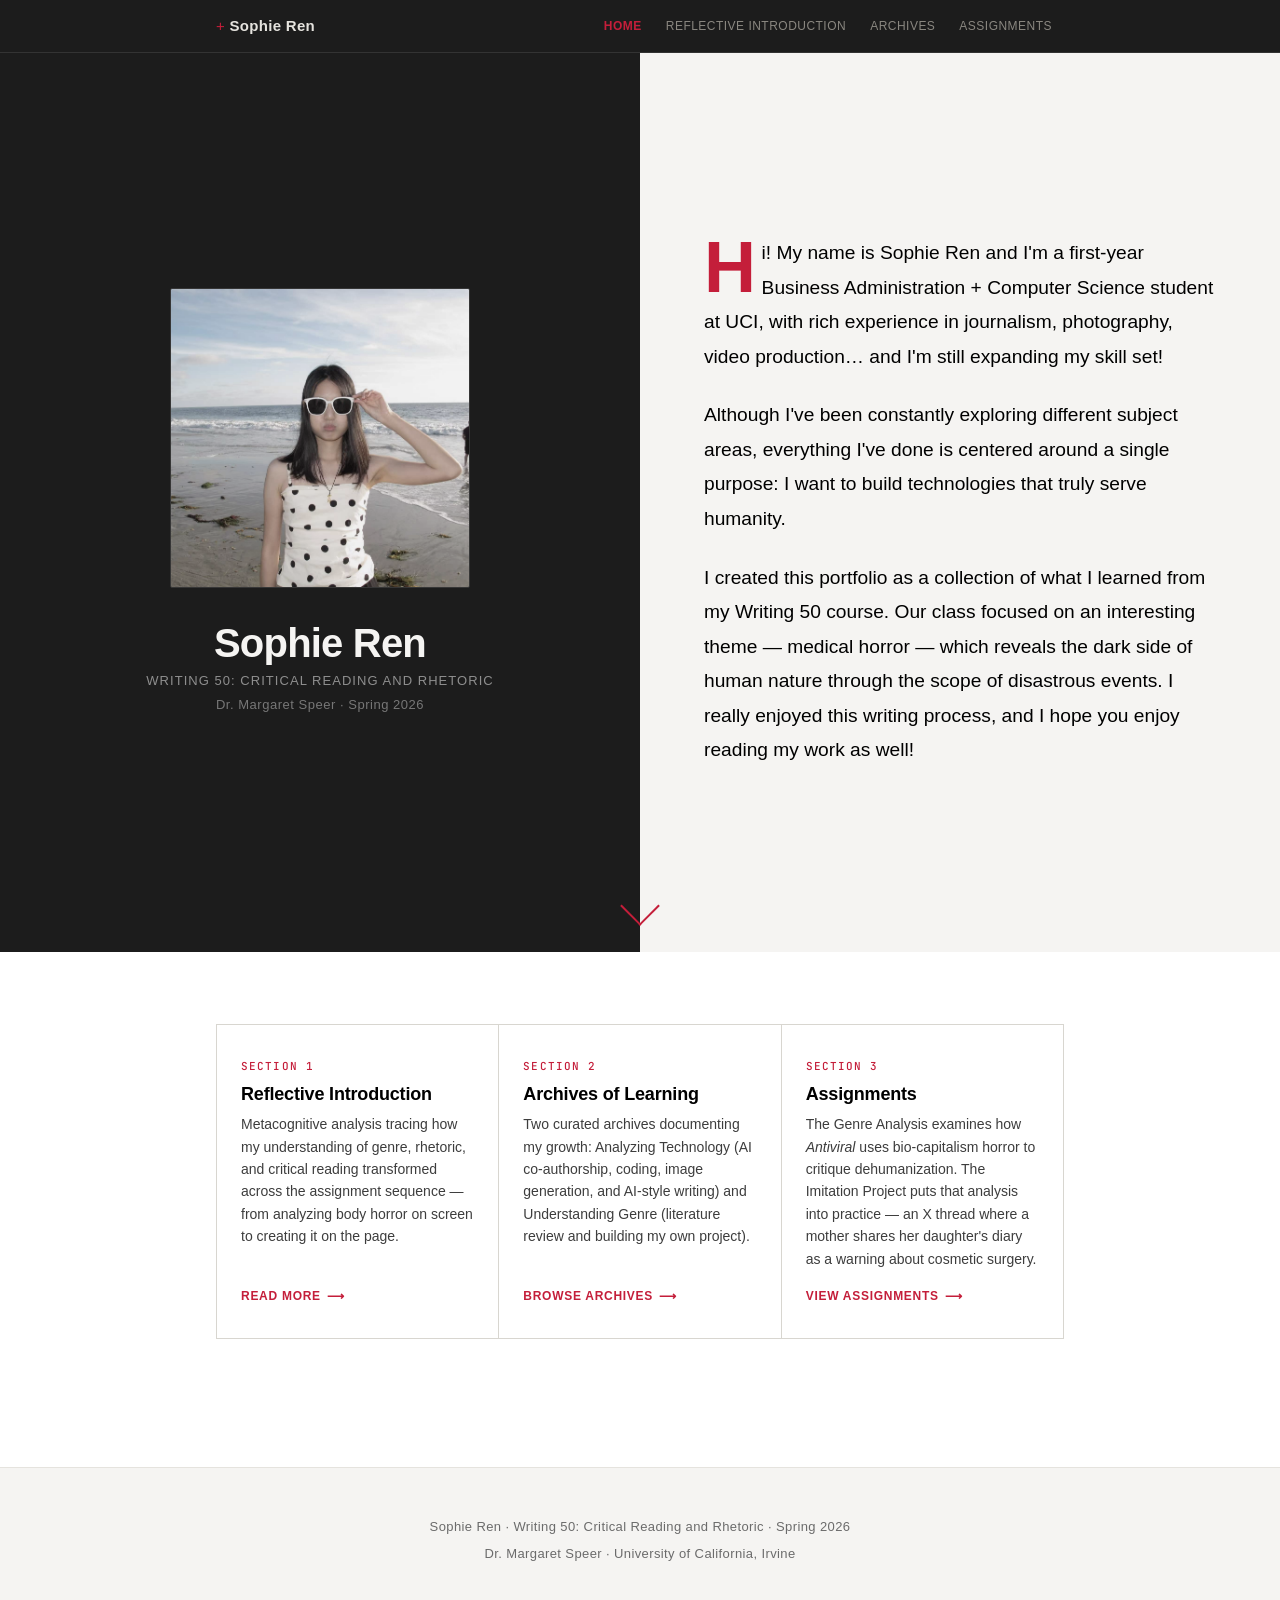
==== index.html @ f9a41681 "Writing 50 ePortfolio: reflective introduction, archives, and assignments Co-Authored-By: Claude Opu" ====
<!DOCTYPE html>
<html lang="en">
<head>
  <meta charset="UTF-8">
  <meta name="viewport" content="width=device-width, initial-scale=1.0">
  <title>Sophie Ren — Writing 50 ePortfolio</title>
  <meta name="description" content="Final ePortfolio for Writing 50: Critical Reading and Rhetoric, Spring 2026.">
  <link rel="stylesheet" href="css/portfolio.css?v=9">
</head>
<body>

<nav class="portfolio-nav">
  <div class="nav-inner">
    <a href="index.html" class="nav-brand">Sophie Ren</a>
    <button class="nav-toggle" aria-label="Toggle navigation">
      <span></span><span></span><span></span>
    </button>
    <ul class="nav-links">
      <li><a href="index.html" class="active">Home</a></li>
      <li><a href="reflective-introduction.html">Reflective Introduction</a></li>
      <li><a href="archives/index.html">Archives</a></li>
      <li><a href="assignments/index.html">Assignments</a></li>
    </ul>
  </div>
</nav>

<div class="page-wrapper">

  <section class="hero-feature">
    <div class="hero-feature-left">
      <img class="hero-feature-pfp" src="assets/images/Sophie_pfp.jpg" alt="Sophie Ren">
      <h1 class="hero-feature-name">Sophie Ren</h1>
      <div class="hero-feature-course">Writing 50: Critical Reading and Rhetoric</div>
      <div class="hero-feature-meta">Dr. Margaret Speer &middot; Spring 2026</div>
    </div>
    <div class="hero-feature-right">
      <p>
        Hi! My name is Sophie Ren and I'm a first-year Business Administration + Computer Science student at UCI, with rich experience in journalism, photography, video production&hellip; and I'm still expanding my skill set!
      </p>
      <p>
        Although I've been constantly exploring different subject areas, everything I've done is centered around a single purpose: I want to build technologies that truly serve humanity.
      </p>
      <p>
        I created this portfolio as a collection of what I learned from my Writing 50 course. Our class focused on an interesting theme — medical horror — which reveals the dark side of human nature through the scope of disastrous events. I really enjoyed this writing process, and I hope you enjoy reading my work as well!
      </p>
    </div>
  </section>

  <section class="content-container-wide">
    <div class="card-grid reveal-stagger">

      <a href="reflective-introduction.html" class="card reveal">
        <span class="card-number">Section 1</span>
        <h3>Reflective Introduction</h3>
        <p>Metacognitive analysis tracing how my understanding of genre, rhetoric, and critical reading transformed across the assignment sequence — from analyzing body horror on screen to creating it on the page.</p>
        <span class="card-link-text">Read more</span>
      </a>

      <a href="archives/index.html" class="card reveal">
        <span class="card-number">Section 2</span>
        <h3>Archives of Learning</h3>
        <p>Two curated archives documenting my growth: Analyzing Technology (AI co-authorship, coding, image generation, and AI-style writing) and Understanding Genre (literature review and building my own project).</p>
        <span class="card-link-text">Browse archives</span>
      </a>

      <a href="assignments/index.html" class="card reveal">
        <span class="card-number">Section 3</span>
        <h3>Assignments</h3>
        <p>The Genre Analysis examines how <em>Antiviral</em> uses bio-capitalism horror to critique dehumanization. The Imitation Project puts that analysis into practice — an X thread where a mother shares her daughter's diary as a warning about cosmetic surgery.</p>
        <span class="card-link-text">View assignments</span>
      </a>

    </div>
  </section>

  <footer class="portfolio-footer reveal">
    <p>Sophie Ren &middot; Writing 50: Critical Reading and Rhetoric &middot; Spring 2026</p>
    <p>Dr. Margaret Speer &middot; University of California, Irvine</p>
  </footer>

</div>

<script src="js/portfolio.js?v=9"></script>
</body>
</html>
---- css/portfolio.css ----
/* ==========================================================================
   Writing 50 ePortfolio — Design System
   Theme: Medical Horror
   Inspired by Morandi color theory, clinical aesthetics, and the body horror
   of Antiviral & the Imitation Project.
   Sophie Ren | Dr. Margaret Speer | Spring 2026
   ========================================================================== */

/* ----- Google Fonts ----- */
@import url('https://fonts.googleapis.com/css2?family=JetBrains+Mono:ital,wght@0,400;0,500;1,400&display=swap');

/* ==========================================================================
   Custom Properties — Medical Horror Palette
   ========================================================================== */
:root {
  /* Clean white base */
  --color-bg: #FFFFFF;
  --color-bg-alt: #F5F4F2;

  /* Surgical steel blacks */
  --color-text: #000000;
  --color-text-muted: #3D3D3D;
  --color-text-light: #6B6B6B;

  /* Dark medical equipment */
  --color-primary: #000000;
  --color-primary-hover: #000000;

  /* Desaturated surgical green — Morandi sage */
  --color-secondary: #7D8A7D;
  --color-secondary-hover: #5C6A5C;

  /* Blood red — the only vibrant element. Like Hannah's red lip in Antiviral. */
  --color-accent: #C41E3A;
  --color-accent-hover: #9B0E28;
  --color-accent-glow: rgba(196, 30, 58, 0.12);

  /* Thin clinical borders */
  --color-border: #D8D6D0;
  --color-border-light: #E5E3DE;

  /* Sterile white cards */
  --color-card-bg: #FFFFFF;
  --color-card-shadow: rgba(0, 0, 0, 0.04);

  /* Frosted nav */
  --color-nav-bg: rgba(255, 255, 255, 0.94);

  /* Fonts */
  --font-body: Calibri, 'Carlito', 'Segoe UI', -apple-system, sans-serif;
  --font-heading: Calibri, 'Carlito', 'Segoe UI', -apple-system, sans-serif;
  --font-mono: 'JetBrains Mono', 'SF Mono', 'Fira Code', 'Courier New', monospace;

  /* Layout */
  --max-width: 70%;
  --max-width-wide: 70%;

  /* Spacing */
  --space-xs: 0.25rem;
  --space-sm: 0.5rem;
  --space-md: 1rem;
  --space-lg: 1.5rem;
  --space-xl: 2rem;
  --space-2xl: 3rem;
  --space-3xl: 4rem;

  /* Sharper, more clinical radii */
  --radius-sm: 2px;
  --radius-md: 4px;
  --radius-lg: 8px;

  /* Subtler shadows — clinical lighting */
  --shadow-sm: 0 1px 2px rgba(0, 0, 0, 0.04);
  --shadow-md: 0 2px 8px rgba(0, 0, 0, 0.06);
  --shadow-lg: 0 4px 16px rgba(0, 0, 0, 0.08);

  /* Transitions */
  --transition-fast: 0.15s ease;
  --transition-base: 0.25s ease;
  --transition-slow: 0.5s ease;
}

/* ==========================================================================
   Reset & Base
   ========================================================================== */
*, *::before, *::after {
  box-sizing: border-box;
  margin: 0;
  padding: 0;
}

html {
  scroll-behavior: smooth;
  -webkit-text-size-adjust: 100%;
}

body {
  font-family: var(--font-body);
  font-size: 1.25rem;
  font-weight: 500;
  line-height: 1.7;
  color: var(--color-text);
  background: var(--color-bg);
  min-height: 100vh;
  -webkit-font-smoothing: antialiased;
  -moz-osx-font-smoothing: grayscale;
}

/* Subtle background texture — like faintly aged medical paper */
body::before {
  content: '';
  position: fixed;
  top: 0; left: 0; right: 0; bottom: 0;
  background-image:
    radial-gradient(ellipse at 20% 50%, rgba(196, 30, 58, 0.015) 0%, transparent 50%),
    radial-gradient(ellipse at 80% 20%, rgba(125, 138, 125, 0.015) 0%, transparent 50%);
  pointer-events: none;
  z-index: -1;
}

/* ==========================================================================
   Typography
   ========================================================================== */
h1, h2, h3, h4, h5, h6 {
  font-family: var(--font-heading);
  font-weight: 700;
  line-height: 1.2;
  color: var(--color-primary);
  margin-bottom: var(--space-md);
  letter-spacing: -0.01em;
}

h1 { font-size: 2.75rem; letter-spacing: -0.025em; margin-bottom: var(--space-lg); }
h2 { font-size: 2rem; letter-spacing: -0.015em; margin-top: var(--space-2xl); }
h3 { font-size: 1.5rem; margin-top: var(--space-xl); }
h4 { font-size: 1.25rem; margin-top: var(--space-lg); }

p { margin-bottom: var(--space-md); }

a {
  color: var(--color-accent);
  text-decoration: none;
  transition: color var(--transition-fast), background var(--transition-fast);
}
a:hover {
  color: var(--color-accent-hover);
  text-decoration: underline;
  text-decoration-color: var(--color-accent);
  text-underline-offset: 0.2em;
}

strong, b {
  font-weight: 600;
  color: var(--color-primary);
}

em, i { font-style: italic; }

/* Blockquote — clinical observation note style */
blockquote {
  margin: var(--space-lg) 0;
  padding: var(--space-md) var(--space-lg);
  border-left: 2px solid var(--color-accent);
  background: var(--color-bg-alt);
  border-radius: 0 var(--radius-sm) var(--radius-sm) 0;
  font-style: italic;
  color: var(--color-text-muted);
  font-size: 0.9375rem;
}
blockquote p:last-child { margin-bottom: 0; }

cite {
  display: block;
  font-family: var(--font-heading);
  font-size: 0.8125rem;
  font-style: normal;
  color: var(--color-text-light);
  margin-top: var(--space-sm);
  letter-spacing: 0.02em;
}

/* Lists with medical cross markers */
ul {
  margin: var(--space-md) 0;
  padding-left: 0;
  list-style: none;
}
ul li {
  padding-left: 1.5rem;
  margin-bottom: var(--space-sm);
  position: relative;
}
ul li::before {
  content: '+';
  position: absolute;
  left: 0;
  color: var(--color-accent);
  font-family: var(--font-heading);
  font-weight: 400;
  font-size: 0.875rem;
}

ol {
  margin: var(--space-md) 0;
  padding-left: var(--space-xl);
}
ol li { margin-bottom: var(--space-sm); }

/* EKG-style horizontal rule */
hr {
  border: none;
  height: 1px;
  background: var(--color-border);
  margin: var(--space-2xl) 0;
  position: relative;
}
hr::after {
  content: '';
  position: absolute;
  left: 50%;
  top: 50%;
  transform: translate(-50%, -50%);
  width: 40px;
  height: 1px;
  background: var(--color-accent);
}

code {
  font-family: var(--font-mono);
  font-size: 0.8125em;
  background: var(--color-bg-alt);
  padding: 0.125em 0.375em;
  border-radius: 2px;
  color: var(--color-text-muted);
}

/* ==========================================================================
   Navigation Bar — Dark Surgical Steel
   ========================================================================== */
.portfolio-nav {
  position: fixed;
  top: 0; left: 0; right: 0;
  background: #1C1C1C;
  border-bottom: 1px solid #333;
  z-index: 100;
  font-family: var(--font-heading);
}

.nav-inner {
  max-width: var(--max-width-wide);
  margin: 0 auto;
  display: flex;
  align-items: center;
  justify-content: space-between;
  padding: 0 var(--space-lg);
  height: 3.25rem;
}

.nav-brand {
  font-weight: 700;
  font-size: 0.9375rem;
  color: #E5E3DE;
  text-decoration: none;
  white-space: nowrap;
  letter-spacing: 0.02em;
}
.nav-brand::before {
  content: '+ ';
  color: var(--color-accent);
  font-weight: 400;
}
.nav-brand:hover {
  text-decoration: none;
  color: #FFFFFF;
}

.nav-links {
  display: flex;
  align-items: center;
  gap: 0;
  list-style: none;
  margin: 0;
  padding: 0;
}
.nav-links li { padding: 0; margin: 0; }
.nav-links li::before { display: none; }

.nav-links a {
  display: block;
  padding: 0.375rem 0.75rem;
  font-size: 0.75rem;
  font-weight: 500;
  color: #8A8780;
  text-decoration: none;
  border-radius: var(--radius-sm);
  transition: color var(--transition-fast), background var(--transition-fast);
  white-space: nowrap;
  letter-spacing: 0.04em;
  text-transform: uppercase;
}
.nav-links a:hover {
  color: #E5E3DE;
  background: rgba(255, 255, 255, 0.06);
  text-decoration: none;
}
.nav-links a.active {
  color: var(--color-accent);
  font-weight: 600;
}

/* Hamburger toggle */
.nav-toggle {
  display: none;
  flex-direction: column;
  justify-content: center;
  align-items: center;
  width: 2.5rem;
  height: 2.5rem;
  background: none;
  border: 1px solid #444;
  cursor: pointer;
  padding: 0.5rem;
  gap: 5px;
  border-radius: var(--radius-sm);
  transition: border-color var(--transition-fast);
}
.nav-toggle:hover { border-color: #888; }
.nav-toggle span {
  display: block;
  width: 18px;
  height: 1.5px;
  background: #8A8780;
  border-radius: 1px;
  transition: transform var(--transition-base), opacity var(--transition-base);
}
.nav-toggle.open span:nth-child(1) { transform: translateY(6px) rotate(45deg); background: var(--color-accent); }
.nav-toggle.open span:nth-child(2) { opacity: 0; }
.nav-toggle.open span:nth-child(3) { transform: translateY(-6px) rotate(-45deg); background: var(--color-accent); }

/* ==========================================================================
   Layout
   ========================================================================== */
.page-wrapper { padding-top: 3.25rem; }

.content-container {
  max-width: var(--max-width);
  margin: 0 auto;
  padding: var(--space-2xl) var(--space-lg) var(--space-3xl);
}

.content-container-wide {
  max-width: var(--max-width-wide);
  margin: 0 auto;
  padding: var(--space-2xl) var(--space-lg) var(--space-3xl);
}

/* ==========================================================================
   Landing Page — NYT-Style Feature Hero (Split Panel)
   ========================================================================== */
.hero-feature {
  display: grid;
  grid-template-columns: 1fr 1fr;
  height: 100vh;
  margin: 0;
  padding: 0;
  position: relative;
  overflow: hidden;
}

/* Fade-out at bottom of each panel — subtle blend into page below */
.hero-feature-left::after,
.hero-feature-right::after {
  content: '';
  position: absolute;
  bottom: 0;
  left: 0;
  right: 0;
  height: 80px;
  pointer-events: none;
  z-index: 2;
}
.hero-feature-left::after {
  background: linear-gradient(to bottom, rgba(28,28,28,0) 0%, rgba(28,28,28,0.6) 100%);
}
.hero-feature-right::after {
  background: linear-gradient(to bottom, rgba(245,244,242,0) 0%, rgba(245,244,242,0.6) 100%);
}

/* Scroll-down arrow indicator */
.hero-feature::before {
  content: '';
  position: absolute;
  bottom: 32px;
  left: 50%;
  z-index: 3;
  width: 28px;
  height: 28px;
  border-right: 2px solid var(--color-accent);
  border-bottom: 2px solid var(--color-accent);
  transform: translateX(-50%) rotate(45deg);
  animation: scroll-arrow 2s ease-in-out infinite;
}
@keyframes scroll-arrow {
  0%, 100% { opacity: 0.35; transform: translateX(-50%) rotate(45deg) translateY(0); }
  50% { opacity: 1; transform: translateX(-50%) rotate(45deg) translateY(8px); }
}

/* Left column — dark panel: portrait + identity */
.hero-feature-left {
  background: #1C1C1C;
  display: flex;
  flex-direction: column;
  align-items: center;
  justify-content: center;
  text-align: center;
  padding: var(--space-3xl) var(--space-xl);
  position: relative;
}

.hero-feature-pfp {
  display: block;
  width: 300px;
  height: 300px;
  border-radius: var(--radius-sm);
  object-fit: cover;
  margin-bottom: var(--space-xl);
  filter: grayscale(0.3) brightness(0.95);
  transition: filter var(--transition-slow);
  border: 1px solid rgba(255, 255, 255, 0.12);
}
.hero-feature-pfp:hover {
  filter: grayscale(0) brightness(1);
}

.hero-feature-name {
  font-size: 2.5rem;
  font-weight: 700;
  letter-spacing: -0.02em;
  margin-bottom: var(--space-xs);
  color: #F5F4F2;
  line-height: 1.15;
}

.hero-feature-course {
  font-family: var(--font-heading);
  font-size: 0.8125rem;
  font-weight: 500;
  color: rgba(255, 255, 255, 0.5);
  margin-bottom: 0.15rem;
  letter-spacing: 0.08em;
  text-transform: uppercase;
}

.hero-feature-meta {
  font-family: var(--font-heading);
  font-size: 0.8125rem;
  color: rgba(255, 255, 255, 0.4);
  letter-spacing: 0.04em;
}

/* Right column — intro text on warm paper */
.hero-feature-right {
  background: var(--color-bg-alt);
  display: flex;
  flex-direction: column;
  justify-content: center;
  padding: var(--space-3xl) var(--space-3xl);
  position: relative;
}

.hero-feature-right p {
  font-size: 1.2rem;
  line-height: 1.8;
  color: var(--color-text);
  margin-bottom: var(--space-lg);
  max-width: 560px;
}
.hero-feature-right p:first-child::first-letter {
  float: left;
  font-family: var(--font-heading);
  font-size: 4.5rem;
  font-weight: 700;
  line-height: 0.8;
  color: var(--color-accent);
  padding-right: 0.35rem;
  padding-top: 0.18rem;
}
.hero-feature-right p:last-child {
  margin-bottom: 0;
}

/* ==========================================================================
   Scroll Reveal — fade up into view (NYT style)
   ========================================================================== */
.reveal {
  opacity: 0;
  transform: translateY(48px);
  transition: opacity 0.75s ease-out, transform 0.75s ease-out;
}
.reveal.revealed {
  opacity: 1;
  transform: translateY(0);
}

/* Stagger within a container */
.reveal-stagger > .reveal:nth-child(1) { transition-delay: 0s; }
.reveal-stagger > .reveal:nth-child(2) { transition-delay: 0.12s; }
.reveal-stagger > .reveal:nth-child(3) { transition-delay: 0.24s; }
.reveal-stagger > .reveal:nth-child(4) { transition-delay: 0.36s; }
.reveal-stagger > .reveal:nth-child(5) { transition-delay: 0.48s; }
.reveal-stagger > .reveal:nth-child(6) { transition-delay: 0.60s; }

/* ==========================================================================
   Card Grid (Landing Page) — Clinical Specimen Cards
   ========================================================================== */
.card-grid {
  display: grid;
  grid-template-columns: repeat(3, 1fr);
  gap: 1px;
  margin-top: var(--space-lg);
  background: var(--color-border);
  border: 1px solid var(--color-border);
}

.card {
  background: var(--color-card-bg);
  padding: var(--space-xl) var(--space-lg);
  text-decoration: none;
  color: var(--color-text);
  transition: background var(--transition-base), box-shadow var(--transition-base);
  display: flex;
  flex-direction: column;
  position: relative;
}
.card:hover {
  background: #FFF;
  box-shadow: inset 0 0 0 1px var(--color-accent);
  text-decoration: none;
  color: var(--color-text);
  z-index: 1;
}

.card-number {
  font-family: var(--font-mono);
  font-size: 0.6875rem;
  font-weight: 500;
  text-transform: uppercase;
  letter-spacing: 0.1em;
  color: var(--color-accent);
  margin-bottom: var(--space-sm);
}

.card h3 {
  font-size: 1.125rem;
  margin: 0 0 var(--space-sm) 0;
  color: var(--color-primary);
  font-weight: 600;
}

.card p {
  font-size: 0.875rem;
  color: var(--color-text-muted);
  line-height: 1.6;
  margin: 0;
  flex: 1;
}

.card .card-link-text {
  font-family: var(--font-heading);
  font-size: 0.75rem;
  font-weight: 600;
  color: var(--color-accent);
  margin-top: var(--space-md);
  display: inline-flex;
  align-items: center;
  gap: 0.375rem;
  text-transform: uppercase;
  letter-spacing: 0.06em;
}

.card .card-link-text::after {
  content: '⟶';
  transition: transform var(--transition-fast);
}
.card:hover .card-link-text::after {
  transform: translateX(3px);
}

/* ==========================================================================
   Page Title Area
   ========================================================================== */
.page-title-area {
  text-align: center;
  margin-bottom: var(--space-3xl);
  padding-bottom: var(--space-xl);
}

.page-title-area .section-label {
  font-family: var(--font-mono);
  font-size: 0.875rem;
  font-weight: 500;
  text-transform: uppercase;
  letter-spacing: 0.12em;
  color: var(--color-accent);
  margin-bottom: var(--space-sm);
}

.page-title-area h1 {
  font-size: 3.25rem;
  font-weight: 700;
  letter-spacing: -0.03em;
  margin-bottom: var(--space-sm);
  color: var(--color-primary);
}

.page-title-area .title-divider {
  display: flex;
  align-items: center;
  justify-content: center;
  gap: 0.75rem;
  margin: var(--space-lg) auto;
}

.page-title-area .title-divider::before,
.page-title-area .title-divider::after {
  content: '';
  width: 48px;
  height: 1px;
  background: var(--color-border);
}

.page-title-area .title-divider .cross {
  position: relative;
  width: 10px;
  height: 10px;
}

.page-title-area .title-divider .cross::before,
.page-title-area .title-divider .cross::after {
  content: '';
  position: absolute;
  background: var(--color-accent);
}

.page-title-area .title-divider .cross::before {
  width: 100%;
  height: 1.5px;
  top: 50%;
  transform: translateY(-50%);
}

.page-title-area .title-divider .cross::after {
  width: 1.5px;
  height: 100%;
  left: 50%;
  transform: translateX(-50%);
}

.page-byline {
  font-family: var(--font-heading);
  font-size: 0.9375rem;
  color: var(--color-text-muted);
  letter-spacing: 0.02em;
}

.page-byline span {
  color: var(--color-text-light);
}

.page-title-area .title-tagline {
  font-size: 1rem;
  font-style: italic;
  color: var(--color-text-muted);
  max-width: 460px;
  margin: var(--space-md) auto 0;
  line-height: 1.6;
}

.header-illustration {
  max-width: 400px;
  margin: var(--space-xl) auto 0;
}

.header-illustration svg {
  width: 100%;
  height: auto;
  display: block;
}

/* ==========================================================================
   Essay/Content Styling
   ========================================================================== */
.essay-body h2 {
  font-size: 2rem;
  margin-top: var(--space-3xl);
  padding-top: var(--space-xl);
  border-top: 1px solid var(--color-border);
  font-weight: 700;
}

.essay-body h3 { font-size: 1.125rem; }

.essay-body p {
  text-align: justify;
  hyphens: auto;
}

/* Pull quote — like a medical chart annotation */
.pull-quote {
  float: right;
  width: 240px;
  margin: var(--space-md) 0 var(--space-md) var(--space-lg);
  padding: var(--space-md) var(--space-lg);
  font-family: var(--font-heading);
  font-size: 1rem;
  font-weight: 600;
  line-height: 1.45;
  color: var(--color-accent);
  border-left: 2px solid var(--color-accent);
  background: var(--color-bg-alt);
  border-radius: 0 var(--radius-sm) var(--radius-sm) 0;
  font-style: italic;
}

/* Side image — floats beside text like a pull quote */
.side-image {
  float: right;
  width: 340px;
  margin: var(--space-md) 0 var(--space-md) var(--space-lg);
  padding: var(--space-md);
}

.side-image img {
  width: 100%;
  display: block;
  filter: saturate(0.85);
  transition: filter var(--transition-slow);
}

.side-image img:hover {
  filter: saturate(1);
}

.side-image figcaption {
  margin-top: var(--space-xs);
  font-size: 0.6875rem;
}

/* ==========================================================================
   Figures & Images — Specimen Display
   ========================================================================== */
figure {
  margin: var(--space-xl) 0;
}

figure img {
  width: 100%;
  border-radius: var(--radius-sm);
  border: 1px solid var(--color-border);
  display: block;
  filter: saturate(0.85);
  transition: filter var(--transition-slow);
}
figure img:hover {
  filter: saturate(1);
}

figcaption {
  font-family: var(--font-heading);
  font-size: 0.8125rem;
  color: var(--color-text-light);
  margin-top: var(--space-sm);
  text-align: center;
  line-height: 1.5;
  letter-spacing: 0.02em;
}

.figure-small-caption {
  max-width: 70%;
  margin-left: auto;
  margin-right: auto;
}

.figure-small-caption img {
  width: 100%;
}

/* Sidenote — like a margin note */
.sidenote {
  background: var(--color-bg-alt);
  padding: var(--space-md) var(--space-lg);
  margin: var(--space-lg) 0;
  font-family: var(--font-heading);
  font-size: 0.875rem;
  color: var(--color-text-muted);
  line-height: 1.5;
}

.sidenote a {
  color: var(--color-accent);
  text-decoration: none;
}

.sidenote a:hover {
  text-decoration: underline;
}


/* Side-by-side comparison — before/after specimen slides */
.comparison-widget {
  background: var(--color-card-bg);
  margin: var(--space-xl) 0;
  overflow: hidden;
}

.comparison-widget-header {
  font-family: var(--font-mono);
  font-size: 0.6875rem;
  font-weight: 500;
  text-transform: uppercase;
  letter-spacing: 0.1em;
  color: var(--color-accent);
  padding: var(--space-md) var(--space-lg);
  background: var(--color-bg-alt);
}

.comparison-widget-body {
  display: grid;
  grid-template-columns: 1fr 1fr;
}

.comparison-widget-body figure {
  margin: 0;
  padding: var(--space-lg);
}

.comparison-widget-body figure img {
  width: 100%;
  display: block;
  filter: saturate(0.85);
  transition: filter var(--transition-slow);
}

.comparison-widget-body figure img:hover {
  filter: saturate(1);
}

.comparison-widget-body figcaption {
  margin-top: var(--space-sm);
}

@media (max-width: 768px) {
  .comparison-widget-body {
    grid-template-columns: 1fr;
  }
}

/* ==========================================================================
   Works Cited — Clinical Reference List
   ========================================================================== */
.works-cited {
  margin-top: var(--space-3xl);
  padding-top: var(--space-xl);
  border-top: 1px solid var(--color-border);
}

.works-cited h2 {
  font-size: 1.25rem;
  margin-top: 0;
  margin-bottom: var(--space-lg);
  text-align: center;
  font-weight: 600;
  letter-spacing: 0.04em;
  text-transform: uppercase;
}

.works-cited .citation-entry {
  padding-left: 2rem;
  text-indent: -2rem;
  margin-bottom: var(--space-md);
  font-size: 0.875rem;
  line-height: 1.6;
  color: var(--color-text);
}

/* ==========================================================================
   Callout / Clinical Observation Notes
   ========================================================================== */
.callout {
  background: #F9F7F3;
  border: 1px solid #D8D3C5;
  border-left: 2px solid #A89870;
  border-radius: 0 var(--radius-sm) var(--radius-sm) 0;
  padding: var(--space-lg);
  margin-bottom: var(--space-xl);
  font-family: var(--font-heading);
  font-size: 0.875rem;
  color: #5C5540;
  line-height: 1.6;
}
.callout strong { color: #4A4028; }
.callout ol, .callout ul { margin: var(--space-sm) 0 0 0; padding-left: var(--space-lg); }
.callout li { margin-bottom: var(--space-xs); }
.callout a { color: var(--color-accent); }

/* ==========================================================================
   Archive-Specific Styles — Specimen Collection
   ========================================================================== */
.archive-topic-grid {
  display: grid;
  grid-template-columns: repeat(2, 1fr);
  gap: 1px;
  margin-top: var(--space-xl);
  background: var(--color-border);
  border: 1px solid var(--color-border);
}

.archive-topic-card {
  background: var(--color-card-bg);
  padding: var(--space-xl);
  transition: background var(--transition-base);
}
.archive-topic-card:hover { background: #FFF; }

.archive-topic-card h3 {
  margin: 0 0 var(--space-sm) 0;
  font-size: 1.0625rem;
  font-weight: 600;
}

.archive-topic-card p {
  font-size: 0.875rem;
  color: var(--color-text-muted);
  margin: 0 0 var(--space-md) 0;
}

.archive-topic-card .topic-status {
  display: inline-block;
  font-family: var(--font-mono);
  font-size: 0.6875rem;
  font-weight: 500;
  text-transform: uppercase;
  letter-spacing: 0.08em;
  padding: 0.25rem 0.5rem;
  border-radius: 2px;
  background: var(--color-bg-alt);
  color: var(--color-text-muted);
  border: 1px solid var(--color-border);
}

/* Artifact entry — specimen slide */
.artifact {
  margin-bottom: var(--space-2xl);
  padding-bottom: var(--space-xl);
  border-bottom: 1px solid var(--color-border-light);
}
.artifact:last-child { border-bottom: none; }

.artifact h3 {
  font-size: 1.125rem;
  margin-top: 0;
  margin-bottom: var(--space-sm);
  color: var(--color-primary);
}

.artifact-display {
  background: var(--color-bg-alt);
  border: 1px solid var(--color-border);
  border-radius: var(--radius-sm);
  padding: var(--space-lg);
  margin: var(--space-md) 0;
  overflow-x: auto;
}
.artifact-display img {
  max-width: 100%;
  border-radius: 2px;
  display: block;
  filter: saturate(0.85);
}
.artifact-display pre {
  font-family: var(--font-body);
  font-size: 0.875rem;
  line-height: 1.7;
  white-space: pre-wrap;
  color: var(--color-text);
}

.artifact-display-caption {
  font-size: 0.8125rem;
  color: var(--color-text-muted);
  line-height: 1.5;
  margin-top: var(--space-sm);
}

.artifact-caption {
  font-size: 1.125rem;
  color: var(--color-text-muted);
  line-height: 1.7;
  margin-top: var(--space-sm);
}

.artifact-label {
  font-family: var(--font-mono);
  font-size: 0.6875rem;
  font-weight: 500;
  text-transform: uppercase;
  letter-spacing: 0.1em;
  color: var(--color-accent);
  margin-bottom: var(--space-xs);
}

/* ==========================================================================
   Template Placeholder — Sterile Note
   ========================================================================== */
.template-placeholder {
  background: #FBFAF6;
  border: 1px dashed #C8C4B8;
  border-radius: var(--radius-sm);
  padding: var(--space-lg);
  margin-bottom: var(--space-lg);
  font-family: var(--font-heading);
  font-size: 0.8125rem;
  color: #8A8060;
  text-align: center;
  letter-spacing: 0.02em;
}

/* ==========================================================================
   Footer
   ========================================================================== */
.portfolio-footer {
  text-align: center;
  padding: var(--space-2xl) var(--space-lg);
  border-top: 1px solid var(--color-border-light);
  font-family: var(--font-heading);
  font-size: 0.8125rem;
  color: var(--color-text-light);
  margin-top: var(--space-3xl);
  letter-spacing: 0.03em;
  background: var(--color-bg-alt);
}
.portfolio-footer p { margin-bottom: var(--space-xs); }

/* ==========================================================================
   Responsive — Tablet (≤1024px)
   ========================================================================== */
@media (max-width: 1024px) {
  .card-grid,
  .archive-topic-grid {
    grid-template-columns: 1fr;
  }

  .pull-quote {
    float: none;
    width: 100%;
    margin: var(--space-lg) 0;
  }

  .nav-links a {
    font-size: 0.6875rem;
    padding: 0.375rem 0.5rem;
  }
}

/* ==========================================================================
   Responsive — Mobile (≤768px)
   ========================================================================== */
@media (max-width: 768px) {
  :root { --max-width: 100%; }

  body { font-size: 1rem; }
  h1 { font-size: 1.75rem; }
  h2 { font-size: 1.375rem; }
  h3 { font-size: 1.125rem; }

  .hero-feature {
    grid-template-columns: 1fr;
    height: auto;
    min-height: 100vh;
  }
  .hero-feature-left {
    padding: var(--space-2xl) var(--space-lg);
  }
  .hero-feature-right {
    padding: var(--space-2xl) var(--space-lg);
  }
  .hero-feature-pfp {
    width: 200px;
    height: 200px;
  }
  .hero-feature-name { font-size: 2rem; }
  .hero-feature-right p {
    font-size: 1.05rem;
    max-width: 100%;
  }

  .nav-toggle { display: flex; }

  .nav-links {
    position: fixed;
    top: 3.25rem; left: 0; right: 0; bottom: 0;
    background: #1A1A1A;
    flex-direction: column;
    align-items: stretch;
    padding: var(--space-md);
    gap: 0;
    transform: translateX(100%);
    transition: transform var(--transition-base);
    overflow-y: auto;
    z-index: 99;
  }
  .nav-links.open { transform: translateX(0); }
  .nav-links a {
    padding: var(--space-md);
    font-size: 0.875rem;
    border-radius: var(--radius-sm);
    border-bottom: 1px solid #333;
  }

  .content-container,
  .content-container-wide {
    padding: var(--space-lg) var(--space-md) var(--space-2xl);
  }

  .essay-body p {
    text-align: left;
    hyphens: none;
  }

  .hero-pfp { width: 110px; height: 110px; }
  .hero .hero-tagline { max-width: 100%; font-size: 1rem; }
  .card { padding: var(--space-lg); }
  .page-title-area h1 { font-size: 1.625rem; }
}

/* ==========================================================================
   Responsive — Small Mobile (≤480px)
   ========================================================================== */
@media (max-width: 480px) {
  .hero-feature-left {
    padding: var(--space-xl) var(--space-md);
  }
  .hero-feature-right {
    padding: var(--space-xl) var(--space-md);
  }
  .hero-feature-pfp {
    width: 160px;
    height: 160px;
  }
  .hero-feature-name { font-size: 1.625rem; }
  .hero-feature-course { font-size: 0.75rem; }
  .hero-feature-right p { font-size: 1rem; }

  .content-container,
  .content-container-wide {
    padding: var(--space-lg) var(--space-sm) var(--space-xl);
  }

  .card h3 { font-size: 1rem; }
}

/* ==========================================================================
   Print Styles
   ========================================================================== */
@media print {
  :root {
    --color-bg: #fff;
    --color-text: #000;
    --color-primary: #000;
    --color-accent: #000;
    --color-text-muted: #333;
    --color-border: #999;
  }

  .portfolio-nav,
  .nav-toggle,
  .portfolio-footer,
  .callout,
  body::before { display: none; }

  .page-wrapper { padding-top: 0; }
  body { font-size: 11pt; line-height: 1.6; }
  h1 { font-size: 18pt; }
  h2 { font-size: 14pt; }
  h3 { font-size: 12pt; }
  a { color: #000; text-decoration: underline; }
  .card-grid, .archive-topic-grid { grid-template-columns: 1fr; gap: 0; background: none; border: none; }
  .card, .archive-topic-card { border: 1px solid #ccc; margin-bottom: 0.5em; }
  .pull-quote { float: none; width: 100%; margin: 1em 0; border-left: 1px solid #000; }
  .page-title-area { border-bottom: 1px solid #000; }
  .works-cited { page-break-before: always; }
  figure img { filter: none; }
  .artifact-display img { filter: none; }

  @page { margin: 1in; }
}
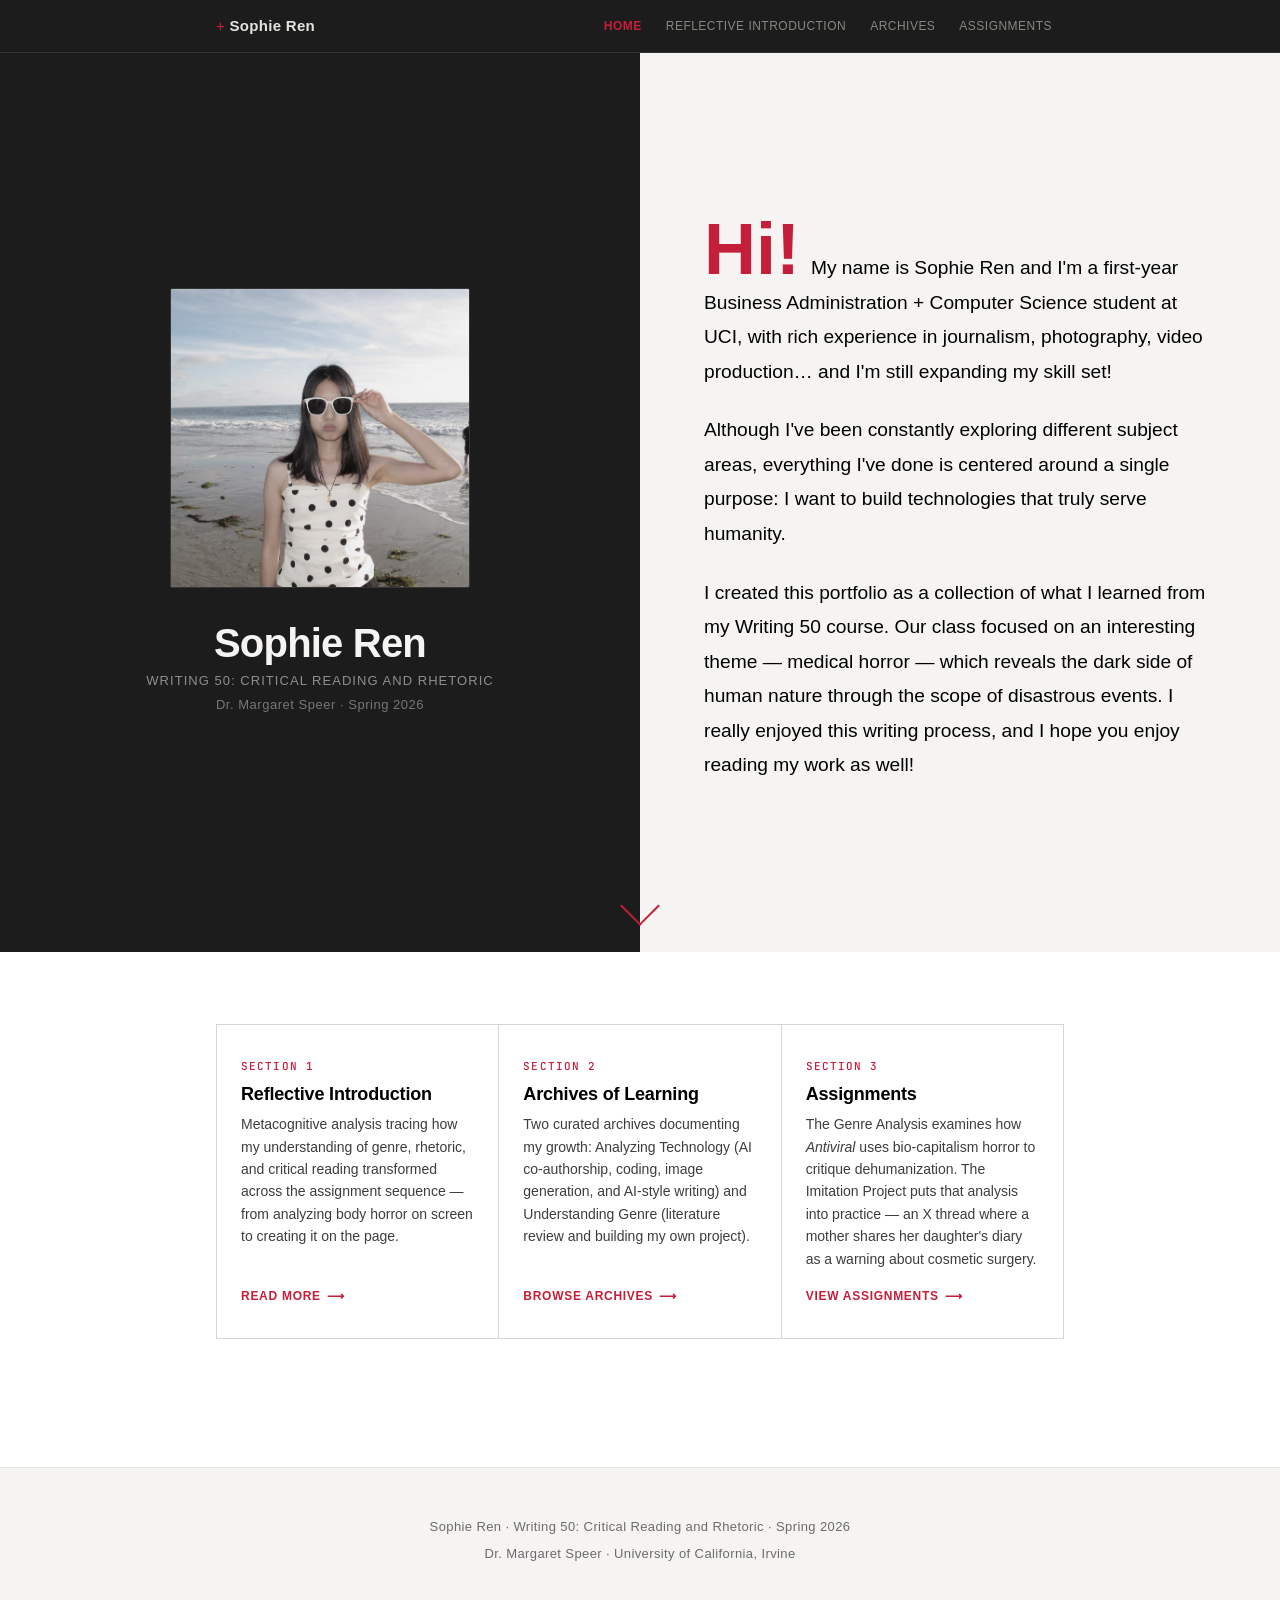
==== commit 7595f048: "UI refinements: dropdown nav, illustration updates, and content edits - Add hover dropdown menus for" ====
--- a/index.html
+++ b/index.html
@@ -35,7 +35,7 @@
     </div>
     <div class="hero-feature-right">
       <p>
-        Hi! My name is Sophie Ren and I'm a first-year Business Administration + Computer Science student at UCI, with rich experience in journalism, photography, video production&hellip; and I'm still expanding my skill set!
+        <span class="hero-dropcap">Hi!</span> My name is Sophie Ren and I'm a first-year Business Administration + Computer Science student at UCI, with rich experience in journalism, photography, video production&hellip; and I'm still expanding my skill set!
       </p>
       <p>
         Although I've been constantly exploring different subject areas, everything I've done is centered around a single purpose: I want to build technologies that truly serve humanity.
--- a/css/portfolio.css
+++ b/css/portfolio.css
@@ -337,6 +337,52 @@
 .nav-toggle.open span:nth-child(2) { opacity: 0; }
 .nav-toggle.open span:nth-child(3) { transform: translateY(-6px) rotate(-45deg); background: var(--color-accent); }
 
+/* ---- Dropdown / popout menus ---- */
+.nav-dropdown {
+  position: relative;
+}
+
+.nav-dropdown > a {
+  cursor: default;
+}
+
+.nav-dropdown-content {
+  display: none;
+  position: absolute;
+  top: 100%;
+  left: 0;
+  background: #1C1C1C;
+  border: 1px solid #333;
+  border-radius: var(--radius-sm);
+  min-width: 200px;
+  padding: var(--space-xs) 0;
+  z-index: 200;
+  flex-direction: column;
+  box-shadow: 0 8px 24px rgba(0,0,0,0.4);
+}
+
+.nav-dropdown:hover .nav-dropdown-content {
+  display: flex;
+}
+
+.nav-dropdown-content a {
+  padding: 0.5rem 1rem;
+  font-size: 0.6875rem;
+  font-weight: 500;
+  color: #8A8780;
+  text-decoration: none;
+  letter-spacing: 0.04em;
+  text-transform: none;
+  white-space: nowrap;
+  transition: color var(--transition-fast), background var(--transition-fast);
+}
+
+.nav-dropdown-content a:hover {
+  color: #E5E3DE;
+  background: rgba(255,255,255,0.06);
+  text-decoration: none;
+}
+
 /* ==========================================================================
    Layout
    ========================================================================== */
@@ -475,15 +521,13 @@
   margin-bottom: var(--space-lg);
   max-width: 560px;
 }
-.hero-feature-right p:first-child::first-letter {
-  float: left;
+.hero-dropcap {
   font-family: var(--font-heading);
   font-size: 4.5rem;
   font-weight: 700;
   line-height: 0.8;
   color: var(--color-accent);
   padding-right: 0.35rem;
-  padding-top: 0.18rem;
 }
 .hero-feature-right p:last-child {
   margin-bottom: 0;
@@ -1115,6 +1159,26 @@
     font-size: 0.875rem;
     border-radius: var(--radius-sm);
     border-bottom: 1px solid #333;
+  }
+
+  /* Dropdown on mobile — always visible when nav is open */
+  .nav-dropdown-content {
+    position: static;
+    display: none;
+    background: transparent;
+    border: none;
+    box-shadow: none;
+    padding: 0;
+    min-width: 0;
+  }
+  .nav-links.open .nav-dropdown-content,
+  .nav-dropdown.open > .nav-dropdown-content {
+    display: flex;
+  }
+  .nav-dropdown-content a {
+    padding-left: 2rem;
+    font-size: 0.8125rem;
+    border-bottom: 1px solid #2A2A2A;
   }
 
   .content-container,
